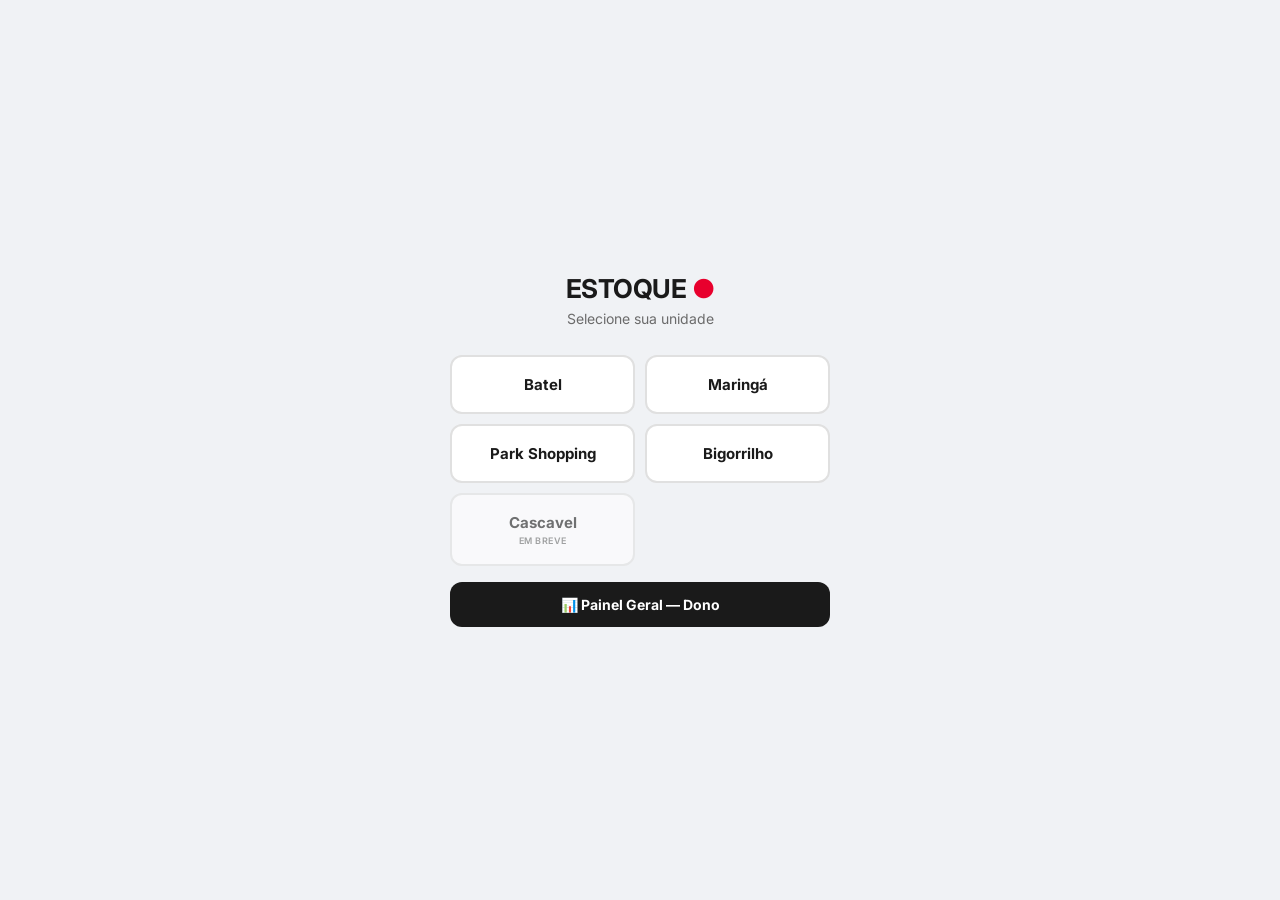
==== index.html @ e5f3efdc "update: index.html" ====
<!DOCTYPE html>
<html lang="pt-BR">
<head>
  <meta charset="UTF-8">
  <meta name="viewport" content="width=device-width, initial-scale=1.0, maximum-scale=1.0, user-scalable=no">
  <meta name="apple-mobile-web-app-capable" content="yes">
  <title>Estoque — Acesso</title>
  <link href="https://fonts.googleapis.com/css2?family=Inter:wght@400;500;600;700&display=swap" rel="stylesheet">
  <link rel="stylesheet" href="inventario.css">
</head>
<body class="login-body">

  <div class="login-container">
    <div class="login-logo">ESTOQUE <span>●</span></div>
    <p class="login-subtitle">Selecione sua unidade</p>

    <div class="login-units">
      <button class="login-unit-btn" onclick="selectUnit('batel')">Batel</button>
      <button class="login-unit-btn" onclick="selectUnit('maringa')">Maringá</button>
      <button class="login-unit-btn" onclick="selectUnit('parkshopping')">Park Shopping</button>
      <button class="login-unit-btn" onclick="selectUnit('bigorrilho')">Bigorrilho</button>
      <button class="login-unit-btn login-unit-btn-cascavel" onclick="selectUnit('cascavel')">Cascavel <span class="login-em-breve">Em breve</span></button>
    </div>

    <button class="login-resumo-btn" onclick="selectUnit('global')">📊 Painel Geral — Dono</button>
  </div>

  <!-- PIN Modal -->
  <div class="inv-overlay" id="pinOverlay">
    <div class="inv-modal">
      <h2 id="pinTitle">Acesso</h2>
      <p id="pinSubtitle">Digite seu PIN para entrar</p>
      <input class="inv-pin-input" id="pinInput" type="password"
             inputmode="numeric" maxlength="4" autocomplete="off"
             onkeydown="if(event.key==='Enter')doLogin()">
      <button class="inv-modal-btn" onclick="doLogin()">Entrar</button>
      <button class="inv-modal-cancel" onclick="cancelLogin()" style="color:#bbb;margin-top:4px">↩ Voltar</button>
    </div>
  </div>

  <script>
    // ── ATENÇÃO: mantenha estes PINs iguais aos do inventario.js ──
    const UNIT_ADMINS = {
      global:       [{ nome: 'Kauê',              pin: '1234' }],
      batel:        [{ nome: 'Admin Batel 1',     pin: '1111' }, { nome: 'Admin Batel 2',     pin: '2222' }],
      maringa:      [{ nome: 'Admin Maringá 1',   pin: '3333' }, { nome: 'Admin Maringá 2',   pin: '4444' }],
      parkshopping: [{ nome: 'Admin Park 1',      pin: '5555' }, { nome: 'Admin Park 2',      pin: '6666' }],
      bigorrilho:   [{ nome: 'Admin Bigo. 1',     pin: '7777' }, { nome: 'Admin Bigo. 2',     pin: '8888' }],
      cascavel:     [{ nome: 'Admin Cascavel 1',  pin: '9999' }, { nome: 'Admin Cascavel 2',  pin: '0000' }],
    };
    const UNIT_LABELS = {
      batel: 'Batel', maringa: 'Maringá', parkshopping: 'Park Shopping',
      bigorrilho: 'Bigorrilho', cascavel: 'Cascavel', global: 'Painel Geral'
    };

    let selectedUnit = null;

    function selectUnit(unit) {
      selectedUnit = unit;
      document.getElementById('pinTitle').textContent = UNIT_LABELS[unit] || unit;
      document.getElementById('pinSubtitle').textContent = 'Digite o PIN para entrar como admin';
      document.getElementById('pinInput').value = '';
      document.getElementById('pinInput').classList.remove('error');
      document.getElementById('pinOverlay').classList.add('open');
      setTimeout(() => document.getElementById('pinInput').focus(), 100);
    }

    function doLogin() {
      const pin    = document.getElementById('pinInput').value;
      const admins = UNIT_ADMINS[selectedUnit] || [];
      const admin  = admins.find(a => a.pin === pin);

      if (admin) {
        const isGlobal = selectedUnit === 'global';
        sessionStorage.setItem('inv_session', JSON.stringify({
          nome:    admin.nome,
          unidade: isGlobal ? null : selectedUnit,
          isAdmin: true,
          isGlobal
        }));
        window.location.href = isGlobal ? 'resumo.html' : 'inventario.html?u=' + selectedUnit;
      } else {
        const inp = document.getElementById('pinInput');
        inp.classList.add('error');
        inp.value = '';
        setTimeout(() => inp.classList.remove('error'), 400);
      }
    }

    function cancelLogin() {
      document.getElementById('pinOverlay').classList.remove('open');
      selectedUnit = null;
    }
  </script>
</body>
</html>
---- inventario.css ----
/* ── Reset & Tokens ─────────────────────────────────────────── */
*, *::before, *::after { box-sizing: border-box; margin: 0; padding: 0; }

:root {
  --red:       #E8002D;
  --red-dark:  #B5001F;
  --dark:      #1A1A1A;
  --text:      #222222;
  --muted:     #6B6B6B;
  --bg:        #F0F2F5;
  --card:      #FFFFFF;
  --border:    #E0E0E0;
  --green:     #1A7F3C;
  --orange:    #D4600A;
  --radius:    10px;
  --shadow:    0 2px 10px rgba(0,0,0,0.07);
}

body {
  font-family: 'Inter', sans-serif;
  background: var(--bg);
  color: var(--text);
  min-height: 100vh;
  padding-bottom: 60px;
  -webkit-text-size-adjust: 100%;
}

/* ── Header ─────────────────────────────────────────────────── */
.inv-header {
  background: var(--dark);
  color: #fff;
  padding: 16px 20px 0;
  position: sticky;
  top: 0;
  z-index: 100;
  box-shadow: 0 2px 8px rgba(0,0,0,0.25);
}

.inv-header-top {
  display: flex;
  align-items: center;
  justify-content: space-between;
  margin-bottom: 14px;
}

.inv-logo {
  font-size: 18px;
  font-weight: 700;
  letter-spacing: -0.3px;
}

.inv-logo span {
  color: var(--red);
}

.inv-saved {
  font-size: 11px;
  color: #aaa;
}

/* ── Tab Bar ─────────────────────────────────────────────────── */
.inv-tabs {
  display: flex;
  gap: 4px;
  overflow-x: auto;
  scroll-snap-type: x mandatory;
  -webkit-overflow-scrolling: touch;
  scrollbar-width: none;
  padding-bottom: 0;
}

.inv-tabs::-webkit-scrollbar { display: none; }

.inv-tab {
  flex: 0 0 auto;
  scroll-snap-align: start;
  padding: 10px 14px;
  border: none;
  background: transparent;
  color: #999;
  font-family: inherit;
  font-size: 12px;
  font-weight: 600;
  letter-spacing: 0.3px;
  cursor: pointer;
  border-bottom: 3px solid transparent;
  white-space: nowrap;
  transition: color 0.15s, border-color 0.15s;
}

.inv-tab.active {
  color: #fff;
  border-bottom-color: var(--red);
}

.inv-tab-badge {
  display: inline-block;
  background: rgba(255,255,255,0.12);
  border-radius: 20px;
  padding: 1px 6px;
  font-size: 10px;
  margin-left: 4px;
  font-weight: 500;
}

.inv-tab.active .inv-tab-badge {
  background: var(--red);
}

/* ── Week Selector ───────────────────────────────────────────── */
/* Semanas dentro do header */
.inv-week-bar-inner {
  display: flex;
  align-items: center;
  gap: 6px;
  padding: 8px 16px 0;
  overflow-x: auto;
  scrollbar-width: none;
}
.inv-week-bar-inner::-webkit-scrollbar { display: none; }

/* Compatibilidade — mantida para resumo.html */
.inv-week-bar {
  background: #fff;
  border-bottom: 1px solid var(--border);
  padding: 10px 16px;
  display: flex;
  align-items: center;
  gap: 8px;
  overflow-x: auto;
  scrollbar-width: none;
}
.inv-week-bar::-webkit-scrollbar { display: none; }

.inv-week-label {
  font-size: 11px;
  font-weight: 600;
  color: var(--muted);
  text-transform: uppercase;
  letter-spacing: 0.5px;
  white-space: nowrap;
  flex-shrink: 0;
}

.inv-week-btn {
  flex: 0 0 auto;
  padding: 6px 14px;
  border: 1.5px solid var(--border);
  border-radius: 20px;
  background: #fff;
  font-family: inherit;
  font-size: 12px;
  font-weight: 600;
  color: var(--muted);
  cursor: pointer;
  transition: all 0.15s;
  white-space: nowrap;
}

.inv-week-btn.active {
  background: var(--red);
  border-color: var(--red);
  color: #fff;
}

/* ── Section Content ─────────────────────────────────────────── */
.inv-sections { padding: 16px; }

.inv-section { display: none; }
.inv-section.active { display: block; }

.inv-section-title {
  font-size: 13px;
  font-weight: 700;
  color: var(--muted);
  text-transform: uppercase;
  letter-spacing: 0.6px;
  margin-bottom: 12px;
}

/* ── Item Card ───────────────────────────────────────────────── */
.inv-item {
  background: var(--card);
  border-radius: var(--radius);
  box-shadow: var(--shadow);
  padding: 14px 16px;
  margin-bottom: 10px;
  border-left: 3px solid transparent;
  transition: border-color 0.2s;
}

.inv-item.filled  { border-left-color: var(--green); }
.inv-item.locked  { border-left-color: #D97706; }

/* ── Preço (simplificado — não obrigatório) ──────────────────── */
.inv-preco-row-simple {
  display: flex;
  align-items: center;
  gap: 6px;
  margin-bottom: 12px;
  padding: 6px 0;
}

.inv-preco-label {
  font-size: 11px;
  font-weight: 600;
  color: var(--muted);
  text-transform: uppercase;
  letter-spacing: 0.4px;
  flex-shrink: 0;
}

.inv-preco-prefix-simple {
  font-size: 13px;
  font-weight: 600;
  color: var(--muted);
  flex-shrink: 0;
}

.inv-preco-unit-label {
  font-size: 11px;
  color: var(--muted);
  flex-shrink: 0;
}

.inv-preco-input-simple {
  width: 90px;
  height: 30px;
  padding: 0 6px;
  border: 1.5px solid var(--border);
  border-radius: 6px;
  font-family: inherit;
  font-size: 14px;
  font-weight: 600;
  color: var(--text);
  background: #fff;
  -moz-appearance: textfield;
}
.inv-preco-input-simple::-webkit-outer-spin-button,
.inv-preco-input-simple::-webkit-inner-spin-button { -webkit-appearance: none; }
.inv-preco-input-simple:focus { outline: none; border-color: var(--red); }
.inv-preco-input-simple::placeholder { color: #ccc; font-weight: 400; }

.inv-item-name {
  font-size: 15px;
  font-weight: 600;
  color: var(--text);
  display: flex;
  align-items: baseline;
  gap: 6px;
  flex: 1;
  min-width: 0;
}

.inv-item-unit {
  font-size: 11px;
  font-weight: 500;
  color: var(--muted);
  text-transform: uppercase;
  letter-spacing: 0.4px;
  flex-shrink: 0;
}

.inv-fields {
  display: grid;
  grid-template-columns: 1fr 1fr 1fr;
  gap: 8px;
}

.inv-field {
  display: flex;
  flex-direction: column;
  gap: 4px;
}

.inv-field label {
  font-size: 10px;
  font-weight: 700;
  color: var(--muted);
  text-transform: uppercase;
  letter-spacing: 0.5px;
}

.inv-field input {
  height: 44px;
  border: 1.5px solid var(--border);
  border-radius: 8px;
  padding: 0 8px;
  font-family: inherit;
  font-size: 15px;
  font-weight: 600;
  color: var(--text);
  background: #fff;
  width: 100%;
  transition: border-color 0.15s;
  -moz-appearance: textfield;
}

/* Campo de entradas com destaque azul */
.inv-field.entrada input {
  border-color: #3B82F6;
  background: #EFF6FF;
}
.inv-field.entrada input:focus {
  border-color: #1D4ED8;
}
.inv-field.entrada label {
  color: #1D4ED8;
}

.inv-field input::-webkit-outer-spin-button,
.inv-field input::-webkit-inner-spin-button { -webkit-appearance: none; }

.inv-field input:focus {
  outline: none;
  border-color: var(--red);
}

.inv-consumo {
  margin-top: 10px;
  display: flex;
  align-items: center;
  gap: 6px;
  font-size: 12px;
  color: var(--muted);
}

.inv-consumo-label {
  font-weight: 600;
  text-transform: uppercase;
  letter-spacing: 0.4px;
}

.inv-consumo-value {
  font-size: 14px;
  font-weight: 700;
}

.inv-consumo-value.positive { color: var(--green); }
.inv-consumo-value.negative { color: var(--orange); }
.inv-consumo-value.zero     { color: var(--muted); }

/* ── Toast ───────────────────────────────────────────────────── */
.inv-toast {
  position: fixed;
  bottom: 24px;
  left: 50%;
  transform: translateX(-50%) translateY(80px);
  background: #1A7F3C;
  color: #fff;
  padding: 10px 20px;
  border-radius: 24px;
  font-size: 13px;
  font-weight: 600;
  box-shadow: 0 4px 16px rgba(0,0,0,0.2);
  transition: transform 0.25s ease, opacity 0.25s ease;
  opacity: 0;
  z-index: 200;
  pointer-events: none;
}

.inv-toast.show {
  transform: translateX(-50%) translateY(0);
  opacity: 1;
}

/* ── Footer ──────────────────────────────────────────────────── */
.inv-footer {
  text-align: center;
  font-size: 11px;
  color: var(--muted);
  padding: 20px 16px 0;
}

/* ── PIN Modal ───────────────────────────────────────────────── */
.inv-overlay {
  display: none;
  position: fixed;
  inset: 0;
  background: rgba(0,0,0,0.5);
  z-index: 300;
  align-items: center;
  justify-content: center;
  padding: 20px;
}

.inv-overlay.open { display: flex; }

.inv-modal {
  background: #fff;
  border-radius: 16px;
  padding: 28px 24px;
  width: 100%;
  max-width: 320px;
  text-align: center;
}

.inv-modal h2 {
  font-size: 18px;
  font-weight: 700;
  margin-bottom: 6px;
}

.inv-modal p {
  font-size: 13px;
  color: var(--muted);
  margin-bottom: 20px;
}

.inv-pin-input {
  width: 100%;
  height: 52px;
  border: 2px solid var(--border);
  border-radius: 10px;
  font-family: inherit;
  font-size: 24px;
  font-weight: 700;
  text-align: center;
  letter-spacing: 8px;
  margin-bottom: 16px;
  transition: border-color 0.15s;
}

.inv-pin-input:focus { outline: none; border-color: var(--red); }
.inv-pin-input.error { border-color: var(--red); animation: shake 0.3s; }

@keyframes shake {
  0%,100% { transform: translateX(0); }
  25% { transform: translateX(-6px); }
  75% { transform: translateX(6px); }
}

.inv-modal-btn {
  width: 100%;
  height: 48px;
  background: var(--red);
  color: #fff;
  border: none;
  border-radius: 10px;
  font-family: inherit;
  font-size: 15px;
  font-weight: 700;
  cursor: pointer;
  margin-bottom: 10px;
  transition: background 0.15s;
}

.inv-modal-btn:active { background: var(--red-dark); }

.inv-modal-cancel {
  font-size: 13px;
  color: var(--muted);
  background: none;
  border: none;
  font-family: inherit;
  cursor: pointer;
  padding: 6px;
}

/* ── RESUMO ──────────────────────────────────────────────────── */
.inv-resumo-cards {
  display: grid;
  grid-template-columns: 1fr 1fr;
  gap: 10px;
  margin-bottom: 20px;
}

.inv-resumo-card {
  background: var(--card);
  border-radius: var(--radius);
  box-shadow: var(--shadow);
  padding: 14px;
  cursor: pointer;
  transition: box-shadow 0.15s;
}

.inv-resumo-card:active { box-shadow: 0 1px 4px rgba(0,0,0,0.1); }

.inv-resumo-card-title {
  font-size: 11px;
  font-weight: 700;
  color: var(--muted);
  text-transform: uppercase;
  letter-spacing: 0.4px;
  margin-bottom: 8px;
}

.inv-resumo-card-count {
  font-size: 22px;
  font-weight: 700;
  color: var(--text);
}

.inv-resumo-card-sub {
  font-size: 11px;
  color: var(--muted);
  margin-top: 2px;
}

.inv-resumo-status {
  display: inline-block;
  margin-top: 8px;
  padding: 2px 8px;
  border-radius: 20px;
  font-size: 10px;
  font-weight: 700;
  text-transform: uppercase;
  letter-spacing: 0.4px;
}

.inv-resumo-status.completo   { background: #D1FAE5; color: #065F46; }
.inv-resumo-status.andamento  { background: #FEF3C7; color: #92400E; }
.inv-resumo-status.nao-iniciado { background: #F3F4F6; color: var(--muted); }

.inv-resumo-actions {
  display: flex;
  flex-direction: column;
  gap: 10px;
  margin-bottom: 24px;
}

.inv-btn {
  height: 48px;
  border: none;
  border-radius: 10px;
  font-family: inherit;
  font-size: 14px;
  font-weight: 700;
  cursor: pointer;
  transition: opacity 0.15s;
}

.inv-btn:active { opacity: 0.8; }

.inv-btn-primary { background: var(--red); color: #fff; }
.inv-btn-secondary { background: var(--dark); color: #fff; }
.inv-btn-danger { background: #FEE2E2; color: #991B1B; }

.inv-resumo-detail {
  display: none;
  margin-top: 10px;
}

.inv-resumo-detail.open { display: block; }

.inv-detail-table {
  width: 100%;
  border-collapse: collapse;
  font-size: 13px;
}

.inv-detail-table th {
  text-align: left;
  font-size: 10px;
  font-weight: 700;
  text-transform: uppercase;
  letter-spacing: 0.4px;
  color: var(--muted);
  padding: 6px 8px;
  border-bottom: 2px solid var(--border);
}

.inv-detail-table td {
  padding: 8px;
  border-bottom: 1px solid #F0F0F0;
  vertical-align: middle;
}

.inv-detail-table td:first-child { font-weight: 500; }
.inv-detail-table td:not(:first-child) { text-align: right; font-weight: 600; }

.td-positive { color: var(--green); }
.td-negative { color: var(--orange); }
.td-zero     { color: var(--muted); }

/* ── Responsive ──────────────────────────────────────────────── */
@media (min-width: 480px) {
  .inv-resumo-cards { grid-template-columns: repeat(3, 1fr); }
}

/* ── CMV ─────────────────────────────────────────────────────── */
.cmv-config-card {
  background: var(--card);
  border-radius: var(--radius);
  box-shadow: var(--shadow);
  padding: 14px 16px;
  margin-bottom: 12px;
}

.cmv-config-header {
  display: flex;
  align-items: center;
  justify-content: space-between;
}

.cmv-config-title {
  font-size: 13px;
  font-weight: 700;
  color: var(--muted);
  text-transform: uppercase;
  letter-spacing: 0.5px;
}

.cmv-config-pin-btn {
  font-size: 12px;
  font-weight: 600;
  background: var(--dark);
  color: #fff;
  border: none;
  border-radius: 20px;
  padding: 5px 12px;
  cursor: pointer;
  font-family: inherit;
}

.cmv-config-fields { margin-top: 14px; }

.cmv-config-row {
  margin-bottom: 12px;
}

.cmv-config-row label {
  display: block;
  font-size: 11px;
  font-weight: 700;
  color: var(--muted);
  text-transform: uppercase;
  letter-spacing: 0.4px;
  margin-bottom: 6px;
}

.cmv-input-wrap {
  display: flex;
  align-items: center;
  border: 1.5px solid var(--border);
  border-radius: 8px;
  overflow: hidden;
  height: 44px;
}

.cmv-input-wrap:focus-within { border-color: var(--red); }

.cmv-prefix, .cmv-suffix {
  padding: 0 10px;
  font-size: 14px;
  font-weight: 700;
  color: var(--muted);
  background: #F9F9F9;
  height: 100%;
  display: flex;
  align-items: center;
}

.cmv-input-wrap input {
  flex: 1;
  border: none;
  padding: 0 10px;
  font-family: inherit;
  font-size: 16px;
  font-weight: 600;
  color: var(--text);
  height: 100%;
  -moz-appearance: textfield;
}
.cmv-input-wrap input::-webkit-outer-spin-button,
.cmv-input-wrap input::-webkit-inner-spin-button { -webkit-appearance: none; }
.cmv-input-wrap input:focus { outline: none; }
.cmv-input-wrap input.error { background: #FEE2E2; }

.cmv-meta-result {
  font-size: 13px;
  color: var(--muted);
  margin-top: 4px;
}
.cmv-meta-result strong { color: var(--text); }

/* ── Painel de progresso ─────────────────────────────────────── */
.cmv-painel {
  background: var(--card);
  border-radius: var(--radius);
  box-shadow: var(--shadow);
  padding: 16px;
  margin-bottom: 16px;
}

.cmv-painel-vazio {
  text-align: center;
  color: var(--muted);
  font-size: 13px;
  padding: 24px 16px;
}

.cmv-painel-top {
  display: flex;
  justify-content: space-between;
  margin-bottom: 12px;
}

.cmv-painel-label {
  font-size: 11px;
  font-weight: 700;
  text-transform: uppercase;
  letter-spacing: 0.4px;
  color: var(--muted);
  margin-bottom: 2px;
}

.cmv-painel-valor {
  font-size: 22px;
  font-weight: 700;
  color: var(--text);
}

.cmv-bar-bg {
  height: 12px;
  background: #E5E7EB;
  border-radius: 6px;
  overflow: hidden;
  margin-bottom: 10px;
}

.cmv-bar-fill {
  height: 100%;
  border-radius: 6px;
  transition: width 0.4s ease, background 0.4s ease;
}

.cmv-painel-bottom {
  display: flex;
  justify-content: space-between;
  align-items: center;
}

.cmv-cmv-real {
  font-size: 14px;
  font-weight: 700;
}

.cmv-saldo {
  font-size: 13px;
  font-weight: 600;
  color: var(--green);
}

.cmv-saldo.negativo { color: var(--red); }

/* ── Lista de notas ──────────────────────────────────────────── */
.cmv-notas-header {
  display: flex;
  align-items: center;
  justify-content: space-between;
  margin-bottom: 10px;
}

.cmv-add-btn {
  background: var(--red);
  color: #fff;
  border: none;
  border-radius: 20px;
  padding: 6px 14px;
  font-family: inherit;
  font-size: 13px;
  font-weight: 700;
  cursor: pointer;
}

.cmv-nota {
  background: var(--card);
  border-radius: var(--radius);
  box-shadow: var(--shadow);
  padding: 12px 14px;
  margin-bottom: 8px;
  display: flex;
  align-items: center;
  justify-content: space-between;
  gap: 10px;
}

.cmv-nota-info { flex: 1; min-width: 0; }

.cmv-nota-fornecedor {
  display: block;
  font-size: 14px;
  font-weight: 600;
  color: var(--text);
  white-space: nowrap;
  overflow: hidden;
  text-overflow: ellipsis;
}

.cmv-nota-data {
  font-size: 11px;
  color: var(--muted);
  margin-top: 2px;
  display: block;
}

.cmv-nota-right {
  display: flex;
  align-items: center;
  gap: 10px;
  flex-shrink: 0;
}

.cmv-nota-valor {
  font-size: 15px;
  font-weight: 700;
  color: var(--text);
}

.cmv-nota-del {
  background: #FEE2E2;
  color: #991B1B;
  border: none;
  border-radius: 50%;
  width: 28px;
  height: 28px;
  font-size: 12px;
  cursor: pointer;
  font-family: inherit;
  display: flex;
  align-items: center;
  justify-content: center;
}

.cmv-notas-vazio {
  text-align: center;
  color: var(--muted);
  font-size: 13px;
  padding: 20px;
}

/* ── Modal de nota ───────────────────────────────────────────── */
.nota-field {
  margin-bottom: 14px;
  text-align: left;
}

.nota-field label {
  display: block;
  font-size: 11px;
  font-weight: 700;
  color: var(--muted);
  text-transform: uppercase;
  letter-spacing: 0.4px;
  margin-bottom: 6px;
}

.nota-field input {
  width: 100%;
  height: 44px;
  border: 1.5px solid var(--border);
  border-radius: 8px;
  padding: 0 12px;
  font-family: inherit;
  font-size: 16px;
  color: var(--text);
  transition: border-color 0.15s;
  -moz-appearance: textfield;
}
.nota-field input::-webkit-outer-spin-button,
.nota-field input::-webkit-inner-spin-button { -webkit-appearance: none; }
.nota-field input:focus { outline: none; border-color: var(--red); }
.nota-field input.error { border-color: var(--red); background: #FEE2E2; }

/* ── Unidade badge no header ─────────────────────────────────── */
.inv-unit-badge {
  font-size: 12px;
  font-weight: 600;
  color: #4ade80;
  background: rgba(74,222,128,0.12);
  padding: 2px 8px;
  border-radius: 4px;
  margin-left: 6px;
  vertical-align: middle;
}

/* ── Botão logout no header ──────────────────────────────────── */
.inv-logout-btn-hdr {
  padding: 5px 12px;
  background: transparent;
  color: #9ca3af;
  border: 1px solid rgba(255,255,255,0.18);
  border-radius: 20px;
  font-family: inherit;
  font-size: 12px;
  cursor: pointer;
  align-items: center;
}
.inv-logout-btn-hdr:active { background: rgba(255,255,255,0.08); }

/* ── Controles inline de item ────────────────────────────────── */
.inv-item-header {
  display: flex;
  align-items: flex-start;
  justify-content: space-between;
  margin-bottom: 10px;
  gap: 8px;
}

.inv-item-admin-btns {
  display: flex;
  gap: 4px;
  flex-shrink: 0;
}

.inv-item-btn-del {
  width: 28px;
  height: 28px;
  border-radius: 8px;
  border: 1px solid #fee2e2;
  background: #fff5f5;
  color: #dc2626;
  font-size: 14px;
  cursor: pointer;
  display: flex;
  align-items: center;
  justify-content: center;
  padding: 0;
  transition: background 0.15s;
}
.inv-item-btn-del:active { background: #fee2e2; }

/* ── Botão incluir insumo ────────────────────────────────────── */
.inv-add-item-btn {
  display: block;
  width: 100%;
  margin: 4px 0 16px;
  padding: 10px;
  border: 2px dashed #d1d5db;
  border-radius: 8px;
  background: transparent;
  color: #9ca3af;
  font-family: inherit;
  font-size: 13px;
  font-weight: 600;
  cursor: pointer;
  text-align: center;
  transition: border-color 0.15s, color 0.15s;
}
.inv-add-item-btn:active { border-color: var(--red); color: var(--red); }

/* ── Hint de último preço e variação ────────────────────────── */
.inv-preco-hint {
  font-size: 11px;
  color: var(--muted);
  display: none;
  white-space: nowrap;
}

.inv-preco-var {
  font-size: 11px;
  font-weight: 700;
  border-radius: 4px;
  padding: 1px 5px;
  display: none;
  white-space: nowrap;
}
.inv-preco-var.up   { background: #fef9c3; color: #a16207; }
.inv-preco-var.down { background: #dcfce7; color: #166534; }

/* ── Login page ──────────────────────────────────────────────── */
.login-body {
  min-height: 100vh;
  display: flex;
  align-items: center;
  justify-content: center;
  padding: 24px 16px;
}

.login-container {
  width: 100%;
  max-width: 380px;
  text-align: center;
}

.login-logo {
  font-size: 26px;
  font-weight: 700;
  letter-spacing: -0.5px;
  color: var(--dark);
  margin-bottom: 6px;
}
.login-logo span { color: var(--red); }

.login-subtitle {
  font-size: 14px;
  color: var(--muted);
  margin-bottom: 28px;
}

.login-units {
  display: grid;
  grid-template-columns: 1fr 1fr;
  gap: 10px;
  margin-bottom: 12px;
}

.login-unit-btn {
  position: relative;
  padding: 18px 12px;
  background: var(--card);
  border: 2px solid var(--border);
  border-radius: 12px;
  font-family: inherit;
  font-size: 15px;
  font-weight: 700;
  color: var(--dark);
  cursor: pointer;
  transition: border-color 0.15s, transform 0.1s;
}
.login-unit-btn:active {
  border-color: var(--red);
  transform: scale(0.97);
}
.login-unit-btn-cascavel { opacity: 0.6; }

.login-em-breve {
  display: block;
  font-size: 9px;
  font-weight: 600;
  color: var(--muted);
  text-transform: uppercase;
  letter-spacing: 0.5px;
  margin-top: 3px;
}

.login-resumo-btn {
  width: 100%;
  padding: 14px;
  background: var(--dark);
  color: #fff;
  border: none;
  border-radius: 12px;
  font-family: inherit;
  font-size: 14px;
  font-weight: 700;
  cursor: pointer;
  margin-top: 4px;
  transition: opacity 0.15s;
}
.login-resumo-btn:active { opacity: 0.85; }

/* ── Painel geral (resumo.html) ──────────────────────────────── */
.resumo-units-grid {
  display: grid;
  grid-template-columns: 1fr;
  gap: 14px;
}

@media (min-width: 520px) {
  .resumo-units-grid { grid-template-columns: 1fr 1fr; }
}
@media (min-width: 900px) {
  .resumo-units-grid { grid-template-columns: repeat(3, 1fr); }
}

.resumo-unit-card {
  background: var(--card);
  border-radius: var(--radius);
  box-shadow: var(--shadow);
  padding: 16px;
}

.resumo-unit-header {
  display: flex;
  align-items: center;
  justify-content: space-between;
  margin-bottom: 14px;
}

.resumo-unit-nome {
  font-size: 16px;
  font-weight: 700;
  color: var(--dark);
}

.resumo-unit-link {
  font-size: 12px;
  font-weight: 600;
  color: var(--red);
  text-decoration: none;
}

.resumo-unit-bar-wrap {
  display: flex;
  align-items: center;
  gap: 8px;
  margin-bottom: 12px;
}

.resumo-unit-bar-bg {
  flex: 1;
  height: 10px;
  background: #e5e7eb;
  border-radius: 5px;
  overflow: hidden;
}

.resumo-unit-bar-fill {
  height: 100%;
  border-radius: 5px;
  transition: width 0.4s ease;
}

.resumo-unit-pct {
  font-size: 13px;
  font-weight: 700;
  min-width: 36px;
  text-align: right;
}

.resumo-unit-stats {
  display: grid;
  grid-template-columns: 1fr 1fr 1fr 1fr;
  gap: 6px;
  margin-bottom: 10px;
}

.resumo-stat-label {
  font-size: 10px;
  font-weight: 700;
  color: var(--muted);
  text-transform: uppercase;
  letter-spacing: 0.4px;
  margin-bottom: 2px;
}

.resumo-stat-value {
  font-size: 12px;
  font-weight: 700;
  color: var(--dark);
}

.resumo-stat-value.neg { color: var(--red); }

.resumo-unit-notas {
  font-size: 11px;
  color: var(--muted);
}

.resumo-unit-vazio {
  font-size: 13px;
  color: #d1d5db;
  text-align: center;
  padding: 16px 0;
}

/* ── Botão foto NF ───────────────────────────────────────────── */
.cmv-foto-btn {
  background: #1e3a5f;
  color: #fff;
  border: none;
  border-radius: 20px;
  padding: 6px 14px;
  font-family: inherit;
  font-size: 13px;
  font-weight: 700;
  cursor: pointer;
}
.cmv-foto-btn:active { opacity: 0.85; }

/* ── Modal revisão NF ────────────────────────────────────────── */
.nf-review-modal {
  max-width: 480px;
  max-height: 88vh;
  overflow-y: auto;
  text-align: left;
}
.nf-review-modal h2 { text-align: center; }

/* Spinner de loading */
.nf-spinner {
  width: 36px; height: 36px;
  border: 3px solid #e5e7eb;
  border-top-color: var(--red);
  border-radius: 50%;
  animation: spin 0.8s linear infinite;
  margin: 0 auto;
}
@keyframes spin { to { transform: rotate(360deg); } }

/* Lista de itens */
.nf-items-list {
  margin-bottom: 12px;
  max-height: 42vh;
  overflow-y: auto;
  border: 1px solid var(--border);
  border-radius: 8px;
}

.nf-item {
  display: flex;
  align-items: flex-start;
  gap: 10px;
  padding: 10px 12px;
  border-bottom: 1px solid #f0f0f0;
  transition: opacity 0.15s;
}
.nf-item:last-child { border-bottom: none; }
.nf-item-off { opacity: 0.4; }

.nf-item-chk {
  margin-top: 3px;
  flex-shrink: 0;
  width: 18px; height: 18px;
  cursor: pointer;
}

.nf-item-body { flex: 1; min-width: 0; }

.nf-item-desc {
  font-size: 13px;
  font-weight: 600;
  color: var(--dark);
  margin-bottom: 2px;
}

.nf-item-meta {
  font-size: 11px;
  color: var(--muted);
  margin-bottom: 6px;
}

.nf-match-badge {
  display: inline-block;
  font-size: 10px;
  font-weight: 700;
  padding: 2px 7px;
  border-radius: 20px;
  margin-bottom: 6px;
  text-transform: uppercase;
  letter-spacing: 0.3px;
}
.nf-match-saved { background: #d1fae5; color: #065f46; }
.nf-match-auto  { background: #dbeafe; color: #1e40af; }
.nf-match-none  { background: #fee2e2; color: #991b1b; }

.nf-item-select {
  display: block;
  width: 100%;
  height: 36px;
  border: 1.5px solid var(--border);
  border-radius: 6px;
  padding: 0 8px;
  font-family: inherit;
  font-size: 12px;
  color: var(--text);
  background: #fff;
  cursor: pointer;
}
.nf-item-select:focus { outline: none; border-color: var(--red); }

.nf-total {
  font-size: 14px;
  color: var(--muted);
  margin-bottom: 16px;
  padding: 10px 12px;
  background: #f9fafb;
  border-radius: 8px;
  text-align: right;
}
.nf-total strong { color: var(--dark); font-size: 16px; }

/* ── CMV Top Panel ───────────────────────────────────────────── */
.cmv-top-panel {
  background: linear-gradient(135deg, #0a1628 0%, #0f2d55 100%);
  padding: 14px 16px 0;
  color: #fff;
  border-bottom: 3px solid #1e3a6e;
}

.cmv-panel-header {
  display: flex;
  align-items: flex-start;
  justify-content: space-between;
  gap: 12px;
  margin-bottom: 10px;
}

.cmv-panel-title-row {
  display: flex;
  align-items: center;
  gap: 10px;
  flex-wrap: wrap;
}

.cmv-panel-week-label {
  font-size: 11px;
  font-weight: 700;
  text-transform: uppercase;
  letter-spacing: 0.8px;
  color: rgba(255,255,255,0.55);
}

.cmv-panel-cmvpct {
  font-size: 24px;
  font-weight: 800;
  line-height: 1;
}

.cmv-panel-media-badge {
  font-size: 11px;
  font-weight: 700;
  padding: 2px 8px;
  border-radius: 20px;
  background: rgba(255,255,255,0.12);
  color: rgba(255,255,255,0.75);
  white-space: nowrap;
}

.cmv-panel-actions {
  display: flex;
  gap: 6px;
  align-items: center;
  flex-shrink: 0;
}

.cmv-panel-btn-foto {
  padding: 7px 12px;
  background: rgba(255,255,255,0.12);
  color: #fff;
  border: 1px solid rgba(255,255,255,0.2);
  border-radius: 20px;
  font-family: inherit;
  font-size: 12px;
  font-weight: 600;
  cursor: pointer;
  white-space: nowrap;
}
.cmv-panel-btn-foto:active { background: rgba(255,255,255,0.2); }

.cmv-panel-btn-add {
  padding: 7px 16px;
  background: var(--red);
  color: #fff;
  border: none;
  border-radius: 20px;
  font-family: inherit;
  font-size: 13px;
  font-weight: 700;
  cursor: pointer;
  white-space: nowrap;
}
.cmv-panel-btn-add:active { background: var(--red-dark); }

.cmv-panel-btn-cfg {
  padding: 7px 11px;
  background: transparent;
  color: rgba(255,255,255,0.45);
  border: 1px solid rgba(255,255,255,0.18);
  border-radius: 20px;
  font-size: 15px;
  cursor: pointer;
}
.cmv-panel-btn-cfg:active { background: rgba(255,255,255,0.1); }

.cmv-panel-bar-wrap {
  display: flex;
  align-items: center;
  gap: 8px;
  margin-bottom: 10px;
}

.cmv-panel-bar-bg {
  flex: 1;
  height: 7px;
  background: rgba(255,255,255,0.12);
  border-radius: 4px;
  overflow: hidden;
}

.cmv-panel-bar-fill {
  height: 100%;
  border-radius: 4px;
  transition: width 0.5s ease;
}

.cmv-panel-barpct {
  font-size: 12px;
  font-weight: 700;
  min-width: 36px;
  text-align: right;
}

.cmv-panel-metrics {
  display: grid;
  grid-template-columns: repeat(4, 1fr);
  gap: 6px;
  margin-bottom: 12px;
}

@media (max-width: 420px) {
  .cmv-panel-metrics { grid-template-columns: repeat(2, 1fr); }
}

.cmv-panel-metric-label {
  display: block;
  font-size: 9px;
  font-weight: 700;
  text-transform: uppercase;
  letter-spacing: 0.5px;
  color: rgba(255,255,255,0.4);
  margin-bottom: 3px;
}

.cmv-panel-metric-val {
  display: block;
  font-size: 13px;
  font-weight: 700;
  color: #fff;
}

.cmv-panel-uncfg {
  font-size: 12px;
  color: rgba(255,255,255,0.45);
  margin-bottom: 12px;
  line-height: 1.5;
}

.cmv-panel-media-inline { color: rgba(255,255,255,0.65); }
.cmv-panel-media-inline strong { color: #fff; }

/* Notas list inside panel */
.cmv-panel-notas-section {
  background: rgba(0,0,0,0.25);
  border-radius: 8px 8px 0 0;
  margin: 0 -16px;
  overflow: hidden;
}

.cmv-panel-notas-header {
  padding: 7px 16px;
  font-size: 10px;
  font-weight: 700;
  color: rgba(255,255,255,0.4);
  text-transform: uppercase;
  letter-spacing: 0.6px;
  border-bottom: 1px solid rgba(255,255,255,0.07);
}

.cmv-panel-notas-list {
  max-height: 160px;
  overflow-y: auto;
}

.cmv-panel-nota {
  display: flex;
  align-items: center;
  gap: 8px;
  padding: 8px 16px;
  border-bottom: 1px solid rgba(255,255,255,0.05);
}
.cmv-panel-nota:last-child { border-bottom: none; }

.cmv-panel-nota-forn {
  flex: 1;
  font-size: 12px;
  font-weight: 600;
  color: #e2e8f0;
  min-width: 0;
  overflow: hidden;
  text-overflow: ellipsis;
  white-space: nowrap;
}

.cmv-panel-nota-data {
  font-size: 11px;
  color: rgba(255,255,255,0.35);
  flex-shrink: 0;
}

.cmv-panel-nota-val {
  font-size: 13px;
  font-weight: 700;
  color: #4ade80;
  flex-shrink: 0;
}

.cmv-nota-del {
  background: transparent;
  border: none;
  color: rgba(255,255,255,0.3);
  font-size: 12px;
  cursor: pointer;
  padding: 2px 4px;
  flex-shrink: 0;
}
.cmv-nota-del:active { color: #f87171; }

.cmv-panel-notas-vazio {
  padding: 12px 16px;
  font-size: 12px;
  color: rgba(255,255,255,0.25);
  text-align: center;
}
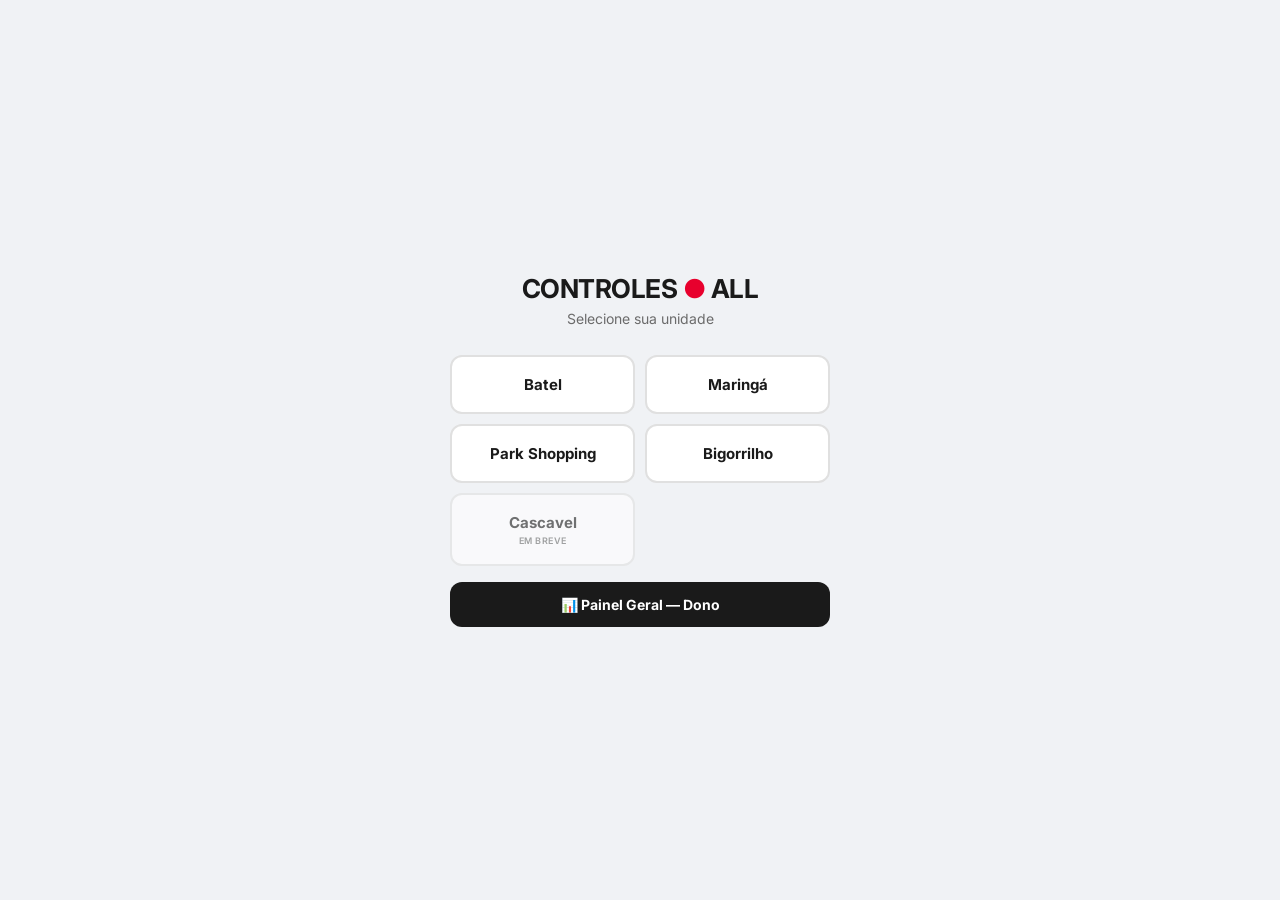
==== commit b404514e: "update: logo login page" ====
--- a/index.html
+++ b/index.html
@@ -11,7 +11,7 @@
 <body class="login-body">
 
   <div class="login-container">
-    <div class="login-logo">ESTOQUE <span>●</span></div>
+    <div class="login-logo">CONTROLES <span>●</span> ALL</div>
     <p class="login-subtitle">Selecione sua unidade</p>
 
     <div class="login-units">
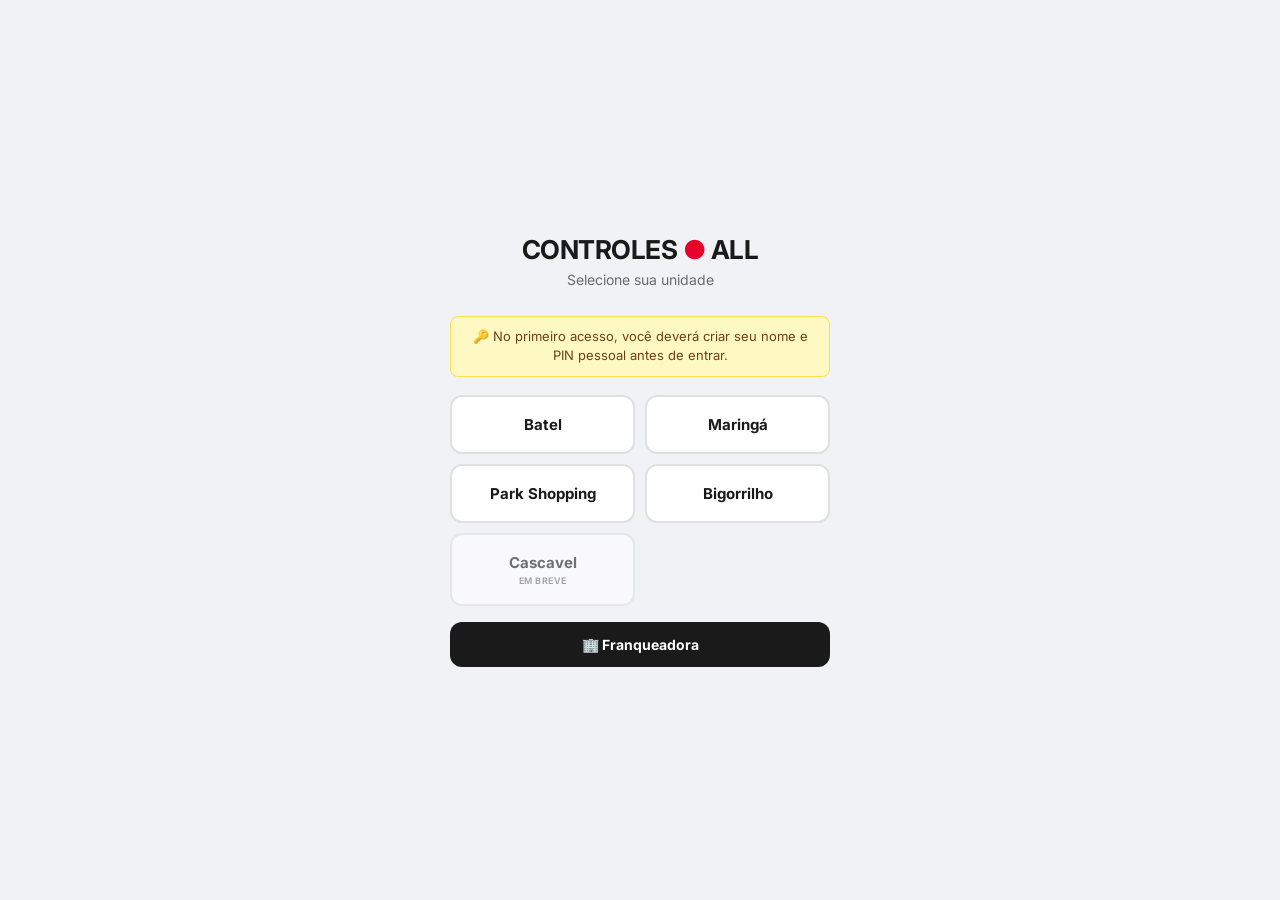
==== commit 70857602: "fix: troca pin so no primeiro acesso" ====
--- a/index.html
+++ b/index.html
@@ -4,7 +4,7 @@
   <meta charset="UTF-8">
   <meta name="viewport" content="width=device-width, initial-scale=1.0, maximum-scale=1.0, user-scalable=no">
   <meta name="apple-mobile-web-app-capable" content="yes">
-  <title>Estoque — Acesso</title>
+  <title>Controles All</title>
   <link href="https://fonts.googleapis.com/css2?family=Inter:wght@400;500;600;700&display=swap" rel="stylesheet">
   <link rel="stylesheet" href="inventario.css">
 </head>
@@ -13,6 +13,10 @@
   <div class="login-container">
     <div class="login-logo">CONTROLES <span>●</span> ALL</div>
     <p class="login-subtitle">Selecione sua unidade</p>
+
+    <div class="login-notice">
+      🔑 No primeiro acesso, você deverá criar seu nome e PIN pessoal antes de entrar.
+    </div>
 
     <div class="login-units">
       <button class="login-unit-btn" onclick="selectUnit('batel')">Batel</button>
@@ -22,45 +26,103 @@
       <button class="login-unit-btn login-unit-btn-cascavel" onclick="selectUnit('cascavel')">Cascavel <span class="login-em-breve">Em breve</span></button>
     </div>
 
-    <button class="login-resumo-btn" onclick="selectUnit('global')">📊 Painel Geral — Dono</button>
+    <button class="login-resumo-btn" onclick="selectUnit('global')">🏢 Franqueadora</button>
   </div>
 
-  <!-- PIN Modal -->
+  <!-- Modal: Login com PIN -->
   <div class="inv-overlay" id="pinOverlay">
-    <div class="inv-modal">
+
+    <!-- Passo 1: digitar PIN atual -->
+    <div class="inv-modal" id="pinModalContent">
       <h2 id="pinTitle">Acesso</h2>
       <p id="pinSubtitle">Digite seu PIN para entrar</p>
       <input class="inv-pin-input" id="pinInput" type="password"
              inputmode="numeric" maxlength="4" autocomplete="off"
              onkeydown="if(event.key==='Enter')doLogin()">
       <button class="inv-modal-btn" onclick="doLogin()">Entrar</button>
-      <button class="inv-modal-cancel" onclick="cancelLogin()" style="color:#bbb;margin-top:4px">↩ Voltar</button>
-    </div>
+      <button class="inv-modal-cancel" onclick="cancelLogin()">↩ Voltar</button>
+    </div>
+
+    <!-- Passo 2: criar nome e PIN pessoal (obrigatório se PIN ainda é padrão) -->
+    <div class="inv-modal" id="changePinContent" style="display:none">
+      <h2 id="changePinTitle">Criar acesso pessoal</h2>
+      <p id="changePinSubtitle" style="font-size:13px;color:#666;margin-bottom:16px"></p>
+      <div class="nota-field">
+        <label>Seu nome</label>
+        <input id="newNome" type="text" placeholder="Ex: Bruna" autocomplete="off"
+               style="width:100%;padding:10px 12px;border:1.5px solid #e5e7eb;border-radius:8px;font-family:inherit;font-size:15px"
+               onkeydown="if(event.key==='Enter')document.getElementById('newPin1').focus()">
+      </div>
+      <div class="nota-field" style="margin-top:10px">
+        <label>Novo PIN (4 dígitos)</label>
+        <input class="inv-pin-input" id="newPin1" type="password" inputmode="numeric" maxlength="4" placeholder="••••" autocomplete="off">
+      </div>
+      <div class="nota-field" style="margin-top:10px">
+        <label>Confirmar PIN</label>
+        <input class="inv-pin-input" id="newPin2" type="password" inputmode="numeric" maxlength="4" placeholder="••••" autocomplete="off"
+               onkeydown="if(event.key==='Enter')saveNewPin()">
+      </div>
+      <p id="pinChangeError" style="color:#e11d48;font-size:12px;min-height:18px;margin-top:6px"></p>
+      <button class="inv-modal-btn" onclick="saveNewPin()">Salvar e Entrar</button>
+      <button class="inv-modal-cancel" id="btnSkipPin" onclick="doRedirect()" style="display:none">Agora não</button>
+    </div>
+
   </div>
 
   <script>
-    // ── ATENÇÃO: mantenha estes PINs iguais aos do inventario.js ──
-    const UNIT_ADMINS = {
-      global:       [{ nome: 'Kauê',              pin: '1234' }],
-      batel:        [{ nome: 'Admin Batel 1',     pin: '1111' }, { nome: 'Admin Batel 2',     pin: '2222' }],
-      maringa:      [{ nome: 'Admin Maringá 1',   pin: '3333' }, { nome: 'Admin Maringá 2',   pin: '4444' }],
-      parkshopping: [{ nome: 'Admin Park 1',      pin: '5555' }, { nome: 'Admin Park 2',      pin: '6666' }],
-      bigorrilho:   [{ nome: 'Admin Bigo. 1',     pin: '7777' }, { nome: 'Admin Bigo. 2',     pin: '8888' }],
-      cascavel:     [{ nome: 'Admin Cascavel 1',  pin: '9999' }, { nome: 'Admin Cascavel 2',  pin: '0000' }],
+    const SUPABASE_URL = 'https://nhuotdwfzowydrjeyttc.supabase.co';
+    const SUPABASE_KEY = 'eyJhbGciOiJIUzI1NiIsInR5cCI6IkpXVCJ9.eyJpc3MiOiJzdXBhYmFzZSIsInJlZiI6Im5odW90ZHdmem93eWRyamV5dHRjIiwicm9sZSI6ImFub24iLCJpYXQiOjE3ODA0MTM2NDAsImV4cCI6MjA5NTk4OTY0MH0.JovSWvkJ5OdX1tauz7sYOuyDIm1Mbcx5gJF8Zb20oe4';
+
+    const DEFAULT_PINS = ['1111','2222','1234'];
+
+    let UNIT_ADMINS = {
+      global:       [{ nome: 'Kauê',    pin: '1234' }],
+      batel:        [{ nome: 'Admin 1', pin: '1111' }, { nome: 'Admin 2', pin: '2222' }, { nome: 'Kauê', pin: '1234' }],
+      maringa:      [{ nome: 'Admin 1', pin: '1111' }, { nome: 'Admin 2', pin: '2222' }],
+      parkshopping: [{ nome: 'Admin 1', pin: '1111' }, { nome: 'Admin 2', pin: '2222' }],
+      bigorrilho:   [{ nome: 'Admin 1', pin: '1111' }, { nome: 'Admin 2', pin: '2222' }],
+      cascavel:     [{ nome: 'Admin 1', pin: '1111' }, { nome: 'Admin 2', pin: '2222' }],
     };
     const UNIT_LABELS = {
-      batel: 'Batel', maringa: 'Maringá', parkshopping: 'Park Shopping',
-      bigorrilho: 'Bigorrilho', cascavel: 'Cascavel', global: 'Painel Geral'
+      batel:'Batel', maringa:'Maringá', parkshopping:'Park Shopping',
+      bigorrilho:'Bigorrilho', cascavel:'Cascavel', global:'Painel Geral'
     };
 
     let selectedUnit = null;
+    let loggedAdmin  = null;
+
+    async function loadPins() {
+      try {
+        const r = await fetch(
+          `${SUPABASE_URL}/rest/v1/inventario_dados?chave=eq.config_pins&select=estado`,
+          { headers: { apikey: SUPABASE_KEY, Authorization: `Bearer ${SUPABASE_KEY}` } }
+        );
+        const rows = await r.json();
+        if (rows?.[0]?.estado) Object.assign(UNIT_ADMINS, rows[0].estado);
+      } catch(e) {}
+    }
+
+    async function savePins() {
+      const body = JSON.stringify({ chave: 'config_pins', estado: UNIT_ADMINS });
+      await fetch(`${SUPABASE_URL}/rest/v1/inventario_dados`, {
+        method: 'POST',
+        headers: {
+          apikey: SUPABASE_KEY, Authorization: `Bearer ${SUPABASE_KEY}`,
+          'Content-Type': 'application/json', Prefer: 'resolution=merge-duplicates'
+        },
+        body
+      });
+    }
+
+    loadPins();
 
     function selectUnit(unit) {
       selectedUnit = unit;
       document.getElementById('pinTitle').textContent = UNIT_LABELS[unit] || unit;
-      document.getElementById('pinSubtitle').textContent = 'Digite o PIN para entrar como admin';
+      document.getElementById('pinSubtitle').textContent = 'Digite seu PIN para entrar';
       document.getElementById('pinInput').value = '';
       document.getElementById('pinInput').classList.remove('error');
+      showModal('pinModalContent');
       document.getElementById('pinOverlay').classList.add('open');
       setTimeout(() => document.getElementById('pinInput').focus(), 100);
     }
@@ -71,14 +133,32 @@
       const admin  = admins.find(a => a.pin === pin);
 
       if (admin) {
+        loggedAdmin = admin;
         const isGlobal = selectedUnit === 'global';
         sessionStorage.setItem('inv_session', JSON.stringify({
-          nome:    admin.nome,
-          unidade: isGlobal ? null : selectedUnit,
-          isAdmin: true,
-          isGlobal
+          nome: admin.nome, unidade: isGlobal ? null : selectedUnit,
+          isAdmin: true, isGlobal
         }));
-        window.location.href = isGlobal ? 'resumo.html' : 'inventario.html?u=' + selectedUnit;
+
+        const isPinDefault = DEFAULT_PINS.includes(admin.pin);
+        if (!isPinDefault) {
+          // PIN já personalizado: entra direto
+          doRedirect();
+          return;
+        }
+
+        // PIN padrão: troca obrigatória antes de entrar
+        document.getElementById('changePinTitle').textContent = 'Criar acesso pessoal';
+        document.getElementById('changePinSubtitle').textContent =
+          'Antes de entrar, defina seu nome e escolha um PIN pessoal.';
+        document.getElementById('btnSkipPin').style.display = 'none';
+        document.getElementById('newNome').value = '';
+        document.getElementById('newPin1').value = '';
+        document.getElementById('newPin2').value = '';
+        document.getElementById('pinChangeError').textContent = '';
+        document.getElementById('pinChangeError').style.color = '#e11d48';
+        showModal('changePinContent');
+        setTimeout(() => document.getElementById('newNome').focus(), 100);
       } else {
         const inp = document.getElementById('pinInput');
         inp.classList.add('error');
@@ -87,10 +167,62 @@
       }
     }
 
+    function doRedirect() {
+      const isGlobal = selectedUnit === 'global';
+      window.location.href = isGlobal ? 'resumo.html' : 'inventario.html?u=' + selectedUnit;
+    }
+
+    async function saveNewPin() {
+      const nome = document.getElementById('newNome').value.trim();
+      const p1   = document.getElementById('newPin1').value;
+      const p2   = document.getElementById('newPin2').value;
+      const err  = document.getElementById('pinChangeError');
+
+      if (!nome)                { err.textContent = 'Digite seu nome'; return; }
+      if (p1.length < 4)       { err.textContent = 'PIN deve ter 4 dígitos'; return; }
+      if (p1 !== p2)           { err.textContent = 'Os PINs não coincidem'; return; }
+      if (!/^\d{4}$/.test(p1)) { err.textContent = 'Use apenas números'; return; }
+      if (DEFAULT_PINS.includes(p1)) { err.textContent = 'Escolha um PIN diferente do padrão'; return; }
+
+      const admins = UNIT_ADMINS[selectedUnit] || [];
+      const idx = admins.findIndex(a => a.nome === loggedAdmin.nome);
+      if (idx !== -1) { admins[idx].pin = p1; admins[idx].nome = nome; }
+
+      const session = JSON.parse(sessionStorage.getItem('inv_session') || '{}');
+      session.nome = nome;
+      sessionStorage.setItem('inv_session', JSON.stringify(session));
+
+      await savePins();
+      err.style.color = '#16a34a';
+      err.textContent = `Tudo certo, ${nome}! Entrando...`;
+      setTimeout(doRedirect, 1000);
+    }
+
     function cancelLogin() {
       document.getElementById('pinOverlay').classList.remove('open');
       selectedUnit = null;
+      loggedAdmin  = null;
+    }
+
+    function showModal(id) {
+      ['pinModalContent','changePinContent'].forEach(m => {
+        document.getElementById(m).style.display = m === id ? 'block' : 'none';
+      });
     }
   </script>
+
+  <style>
+    .login-notice {
+      background: #fef9c3;
+      border: 1px solid #fde047;
+      color: #713f12;
+      font-size: 13px;
+      line-height: 1.5;
+      padding: 10px 14px;
+      border-radius: 8px;
+      margin-bottom: 18px;
+      text-align: center;
+    }
+  </style>
 </body>
 </html>
